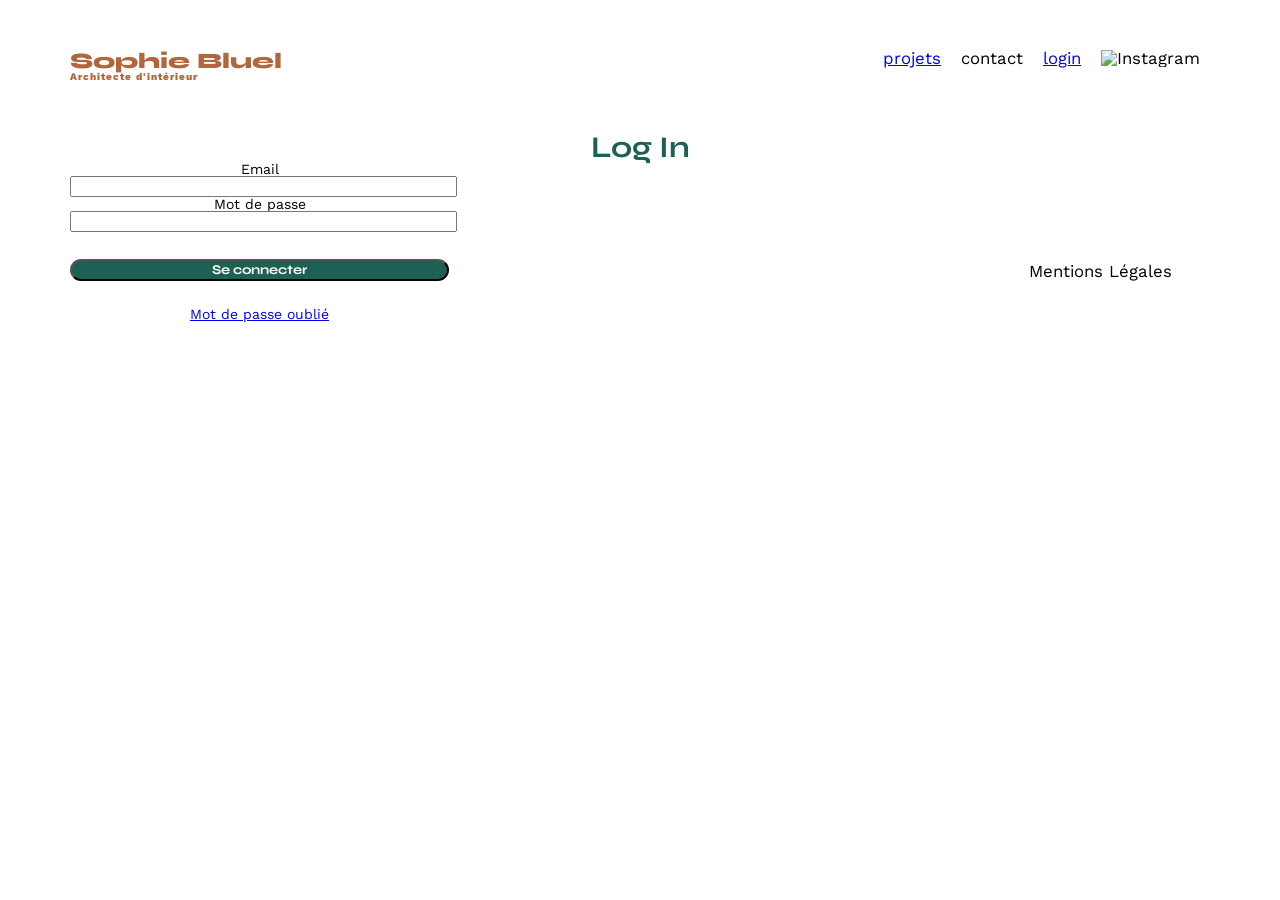
==== FrontEnd/login.html @ f8ee2e36 "users authentificaction" ====
<!DOCTYPE html>
<html lang="fr">

<head>
    <meta charset="UTF-8">
    <title>Sophie Bluel - Architecte d'intérieur</title>
    <meta name="viewport" content="width=device-width, initial-scale=1.0">
    <link rel="preconnect" href="https://fonts.googleapis.com">
    <link rel="preconnect" href="https://fonts.gstatic.com" crossorigin>
    <link href="https://fonts.googleapis.com/css2?family=Syne:wght@700;800&family=Work+Sans&display=swap"
        rel="stylesheet">
    <meta name="description" content="">
    <link rel="stylesheet" href="./assets/login.css">
</head>

<body>
    <header>
        <h1>Sophie Bluel <span>Architecte d'intérieur</span></h1>
        <nav>
            <ul>
                <li><a href="index.html">projets</a></li>
                <li>contact</li>
                <li><a href="#" id="nav-login">login</a></li>
                <li><img src="./assets/icons/instagram.png" alt="Instagram"></li>
            </ul>
        </nav>
    </header>
    <main>
        <section id="login">
            <h2>Log In</h2>
            <form action="#" method="post">
                <label for="email">Email</label>
                <input type="email" name="email" id="email"> 
                <label for="password">Mot de passe</label>
                <input type="password" name="password" id="password">
                <input type="submit" value="Se connecter">
                <a href="#">Mot de passe oublié</a>
            </form>
        </section>
    </main>

    <footer>
        <nav>
            <ul>
                <li>Mentions Légales</li>
            </ul>
        </nav>
    </footer>
    <script src="./assets/js/login.js"></script>
</body>

</html>

<!--  -->
---- FrontEnd/assets/login.css ----
/* http://meyerweb.com/eric/tools/css/reset/
   v2.0 | 20110126
   License: none (public domain)
*/

html,
body,
div,
span,
applet,
object,
iframe,
h1,
h2,
h3,
h4,
h5,
h6,
p,
blockquote,
pre,
a,
abbr,
acronym,
address,
big,
cite,
code,
del,
dfn,
em,
img,
ins,
kbd,
q,
s,
samp,
small,
strike,
strong,
sub,
sup,
tt,
var,
b,
u,
i,
center,
dl,
dt,
dd,
ol,
ul,
li,
fieldset,
form,
label,
legend,
table,
caption,
tbody,
tfoot,
thead,
tr,
th,
td,
article,
aside,
canvas,
details,
embed,
figure,
figcaption,
footer,
header,
hgroup,
menu,
nav,
output,
ruby,
section,
summary,
time,
mark,
audio,
video {
    margin: 0;
    padding: 0;
    border: 0;
    font-size: 100%;
    font: inherit;
    vertical-align: baseline;
}

/* HTML5 display-role reset for older browsers */
article,
aside,
details,
figcaption,
figure,
footer,
header,
hgroup,
menu,
nav,
section {
    display: block;
}

body {
    line-height: 1;
}

ol,
ul {
    list-style: none;
}

blockquote,
q {
    quotes: none;
}

blockquote:before,
blockquote:after,
q:before,
q:after {
    content: '';
    content: none;
}

table {
    border-collapse: collapse;
    border-spacing: 0;
}

/** end reset css**/
body {
    max-width: 1140px;
    margin: auto;
    font-family: 'Work Sans';
    font-size: 14px;
}

header {
    display: flex;
    justify-content: space-between;
    margin: 50px 0
}

section {
    margin: 50px 0
}

h1 {
    display: flex;
    flex-direction: column;
    font-family: 'Syne';
    font-size: 22px;
    font-weight: 800;
    color: #B1663C
}

h1>span {
    font-family: 'Work Sans';
    font-size: 10px;
    letter-spacing: 0.1em;
    ;
}

h2 {
    font-family: 'Syne';
    font-weight: 700;
    font-size: 30px;
    color: #1D6154
}

nav ul {
    display: flex;
    align-items: center;
    list-style-type: none;

}

nav li {
    padding: 0 10px;
    font-size: 1.2em;
}

li:hover {
    color: #B1663C;
}

#introduction {
    display: flex;
    align-items: center;
}

#introduction figure {
    flex: 1
}

#introduction img {
    display: block;
    margin: auto;
    width: 80%;
}

#introduction article {
    flex: 1
}

#introduction h2 {
    margin-bottom: 1em;
}

#introduction p {
    margin-bottom: 0.5em;
}

#portfolio {
    display: flex;
    flex-direction: column;
    align-items: center;
}

#portfolio h2 {
    text-align: center;
    margin-bottom: 1em;
}

.gallery {
    width: 100%;
    display: grid;
    grid-template-columns: 1fr 1fr 1fr;
    grid-column-gap: 20px;
    grid-row-gap: 20px;
}

.gallery img {
    width: 100%;

}


.filter {
    width: 585px;
    height: 38px;
    display: flex;
    gap: 15px;
    justify-content: center;
    margin-top: 30px;
    margin-bottom: 50px;
}

button {

    /* width: 100px; */
    height: 37px;
    border-radius: 60px;
    border-width: 1px;
    color: #1D6154;
    background-color: #FFFFFF;
    border: 1px solid
}

.filter button {
    font-family: Syne;
    font-weight: 700;
    font-style: Bold;
    font-size: 16px;
    leading-trim: NONE;
    line-height: 100%;
    letter-spacing: 0%;
    text-align: center;
}

button:hover {
    background-color: #1D6154;
    color: #FFFFFF;
    opacity: 1;
}

#contact {
    width: 50%;
    margin: auto;
}

#contact>* {
    text-align: center;

}

#contact h2 {
    margin-bottom: 20px;
}

#contact form {
    text-align: left;
    margin-top: 30px;
    display: flex;
    flex-direction: column;
}

#contact input {
    height: 50px;
    font-size: 1.2em;
    border: none;
    box-shadow: 0px 4px 14px rgba(0, 0, 0, 0.09);
}

#contact label {
    margin: 2em 0 1em 0;
}

#contact textarea {
    border: none;
    box-shadow: 0px 4px 14px rgba(0, 0, 0, 0.09);
}

input[type="submit"] {
    font-family: 'Syne';
    font-weight: 700;
    color: white;
    background-color: #1D6154;
    margin: 2em auto;
    width: 180px;
    text-align: center;
    border-radius: 60px;
}

footer nav ul {
    display: flex;
    justify-content: flex-end;
    margin: 2em
}

li .nav-login .h2 {
    display: flex;
    flex-direction: column;
}

#login form {
    display: flex;
    flex-direction: column;
    width: 379px;
    height: 51px;
}

#login form input {
    width: 379px;
    height: 51px;
}

#login {
    display: flex;
    flex-direction: column;
    text-align: center;
}
input.error{
border: 2px solid rgb(214, 88, 88);
}
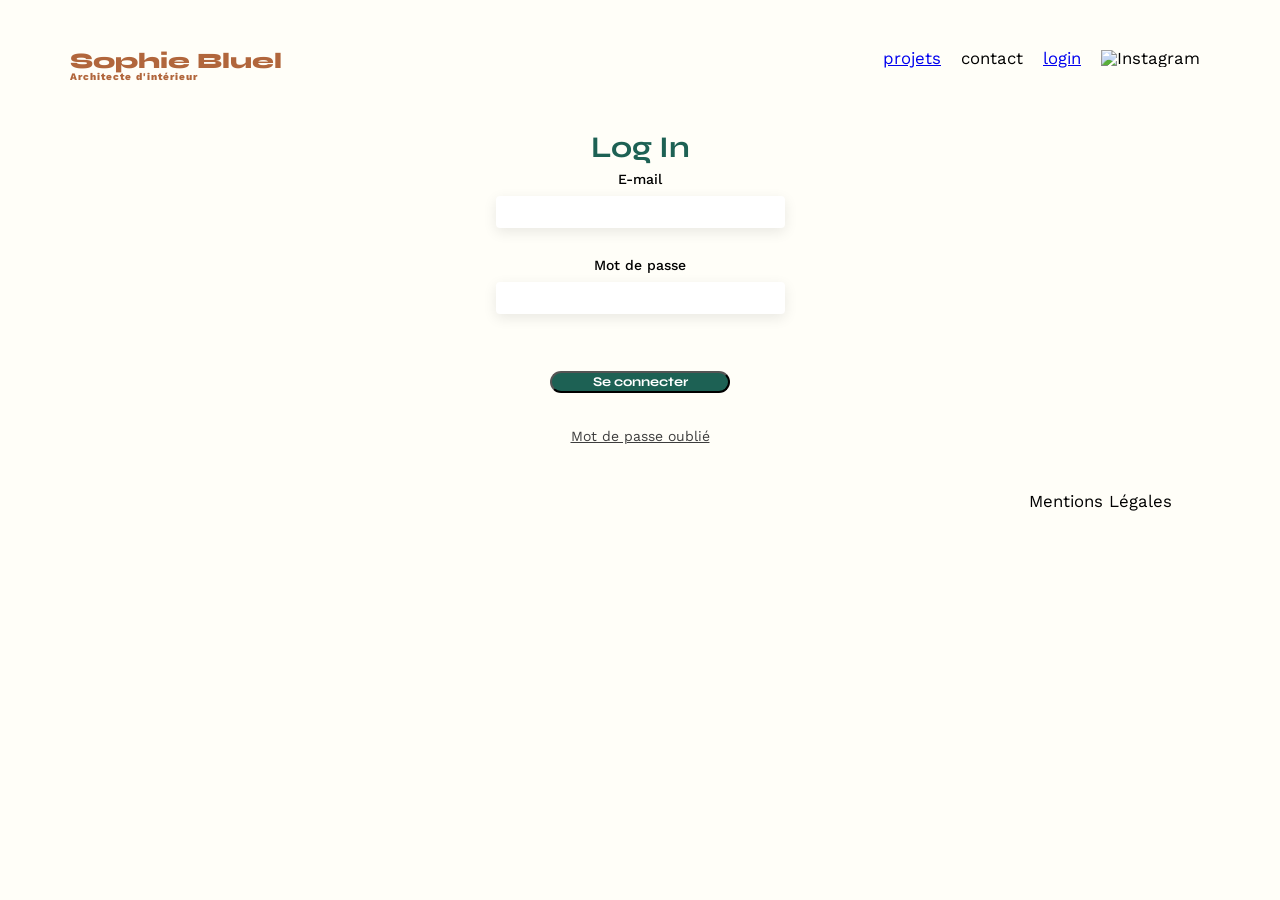
==== commit def6f80e: "update users authentificaction" ====
--- a/FrontEnd/login.html
+++ b/FrontEnd/login.html
@@ -29,7 +29,7 @@
         <section id="login">
             <h2>Log In</h2>
             <form action="#" method="post">
-                <label for="email">Email</label>
+                <label for="email">E-mail</label>
                 <input type="email" name="email" id="email"> 
                 <label for="password">Mot de passe</label>
                 <input type="password" name="password" id="password">
--- a/FrontEnd/assets/login.css
+++ b/FrontEnd/assets/login.css
@@ -140,6 +140,7 @@
     margin: auto;
     font-family: 'Work Sans';
     font-size: 14px;
+    background-color: #FFFEF8;
 }
 
 header {
@@ -149,7 +150,8 @@
 }
 
 section {
-    margin: 50px 0
+    margin: 50px 0;
+
 }
 
 h1 {
@@ -172,7 +174,8 @@
     font-family: 'Syne';
     font-weight: 700;
     font-size: 30px;
-    color: #1D6154
+    color: #1D6154;
+    margin-bottom: 10px;
 }
 
 nav ul {
@@ -332,7 +335,7 @@
 footer nav ul {
     display: flex;
     justify-content: flex-end;
-    margin: 2em
+    margin: 2em;
 }
 
 li .nav-login .h2 {
@@ -343,13 +346,21 @@
 #login form {
     display: flex;
     flex-direction: column;
-    width: 379px;
-    height: 51px;
-}
-
-#login form input {
-    width: 379px;
-    height: 51px;
+    width: 100%;
+    /* height: 51px; */
+    align-items: center;
+    gap: 10px;
+}
+
+#login form input[type="email"],
+#login form input[type="password"] {
+    width: 25%;
+    height: 30px;
+    box-shadow: 0px 4px 14px rgba(0, 0, 0, 0.09);
+    border: none;
+    background-color: #FFFFFF;
+    border-radius: 4px;
+    margin-bottom: 20px;
 }
 
 #login {
@@ -357,6 +368,22 @@
     flex-direction: column;
     text-align: center;
 }
-input.error{
-border: 2px solid rgb(214, 88, 88);
+
+input.error {
+    border: 2px solid rgb(214, 88, 88);
+}
+
+#login form a {
+    color: #3D3D3D;
+}
+
+#login form label {
+    font-family: Work Sans;
+    font-weight: 500;
+    /* font-style: Medium; */
+    font-size: 14px;
+    /* leading-trim: NONE;
+line-height: 100%;
+letter-spacing: 0%; */
+
 }
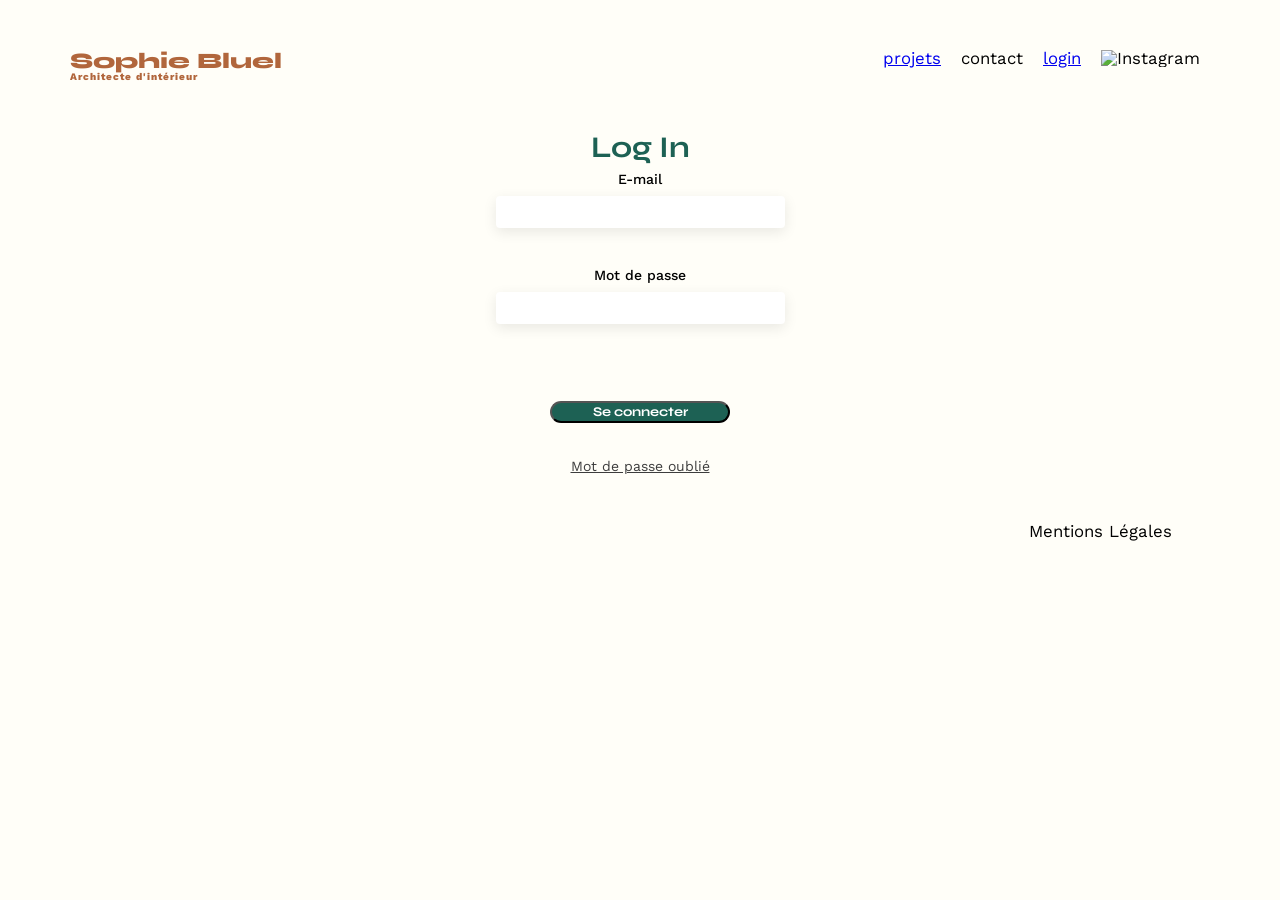
==== commit 19bd46b4: "creation setItem login.js" ====
--- a/FrontEnd/login.html
+++ b/FrontEnd/login.html
@@ -30,9 +30,12 @@
             <h2>Log In</h2>
             <form action="#" method="post">
                 <label for="email">E-mail</label>
-                <input type="email" name="email" id="email"> 
+                <input type="email" name="email" id="email" required="required">
+                <p id="error-email" class="error-text"></p>
                 <label for="password">Mot de passe</label>
-                <input type="password" name="password" id="password">
+                <input type="password" name="password" id="password" required="required">
+                <p id="error-password" class="error-text"></p>
+                <p id="error-global" class="error-text"></p>
                 <input type="submit" value="Se connecter">
                 <a href="#">Mot de passe oublié</a>
             </form>
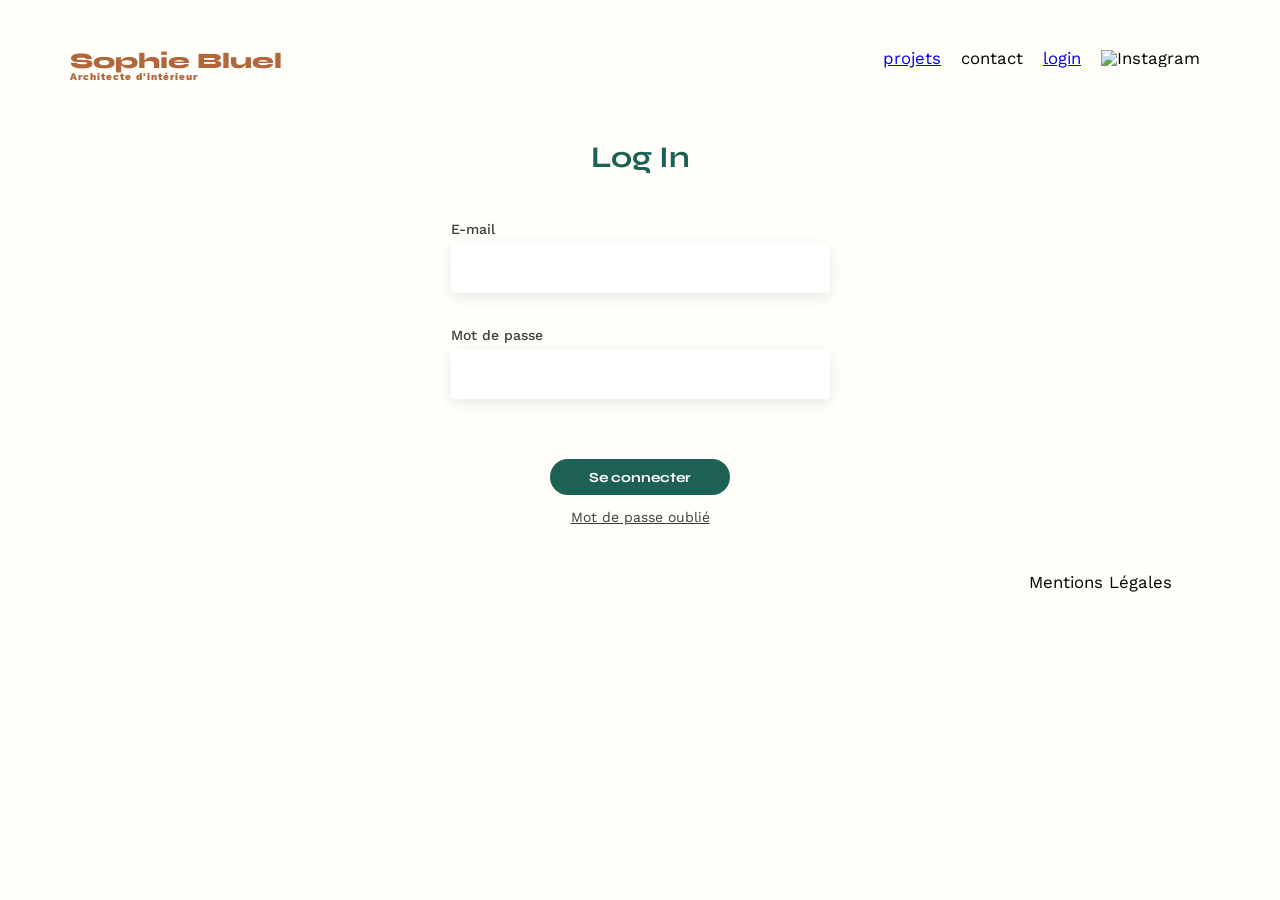
==== commit 44946a68: "Finalize project implementation" ====
--- a/FrontEnd/login.html
+++ b/FrontEnd/login.html
@@ -51,7 +51,4 @@
     </footer>
     <script src="./assets/js/login.js"></script>
 </body>
-
-</html>
-
-<!--  -->+</html>
--- a/FrontEnd/assets/login.css
+++ b/FrontEnd/assets/login.css
@@ -141,6 +141,7 @@
     font-family: 'Work Sans';
     font-size: 14px;
     background-color: #FFFEF8;
+
 }
 
 header {
@@ -245,7 +246,6 @@
 
 }
 
-
 .filter {
     width: 585px;
     height: 38px;
@@ -257,8 +257,6 @@
 }
 
 button {
-
-    /* width: 100px; */
     height: 37px;
     border-radius: 60px;
     border-width: 1px;
@@ -272,7 +270,6 @@
     font-weight: 700;
     font-style: Bold;
     font-size: 16px;
-    leading-trim: NONE;
     line-height: 100%;
     letter-spacing: 0%;
     text-align: center;
@@ -338,52 +335,68 @@
     margin: 2em;
 }
 
-li .nav-login .h2 {
+/* Section Login globale */
+#login {
     display: flex;
     flex-direction: column;
+    align-items: center;
+    margin-top: 60px;
+}
+
+#login h2 {
+    margin-bottom: 30px;
 }
 
 #login form {
     display: flex;
     flex-direction: column;
+    align-items: flex-start;
+    width: 379px;
+    margin: 0 auto;
+}
+
+#login form label {
+    font-family: 'Work Sans', sans-serif;
+    font-weight: 500;
+    font-size: 14px;
+    color: #3D3D3D;
+    margin-top: 20px;
+    margin-bottom: 7px;
+    text-align: left;
     width: 100%;
-    /* height: 51px; */
-    align-items: center;
-    gap: 10px;
 }
 
 #login form input[type="email"],
 #login form input[type="password"] {
-    width: 25%;
-    height: 30px;
+    width: 100%;
+    height: 50px;
+    border: none;
+    border-radius: 4px;
+    background-color: #FFFFFF;
     box-shadow: 0px 4px 14px rgba(0, 0, 0, 0.09);
+    padding: 0 15px;
+    box-sizing: border-box;
+    font-size: 14px;
+}
+
+#login form input[type="submit"] {
+    font-family: 'Syne', sans-serif;
+    font-weight: 700;
+    font-size: 14px;
+    color: white;
+    background-color: #1D6154;
     border: none;
-    background-color: #FFFFFF;
-    border-radius: 4px;
-    margin-bottom: 20px;
-}
-
-#login {
-    display: flex;
-    flex-direction: column;
-    text-align: center;
-}
-
-input.error {
-    border: 2px solid rgb(214, 88, 88);
-}
-
-#login form a {
+    border-radius: 60px;
+    width: 180px;
+    height: 36px;
+    margin: 30px auto 0 auto;
+    cursor: pointer;
+}
+
+#login form a,
+#login form .error-text {
+    align-self: center;
+    margin-top: 15px;
     color: #3D3D3D;
-}
-
-#login form label {
-    font-family: Work Sans;
-    font-weight: 500;
-    /* font-style: Medium; */
     font-size: 14px;
-    /* leading-trim: NONE;
-line-height: 100%;
-letter-spacing: 0%; */
-
 }
